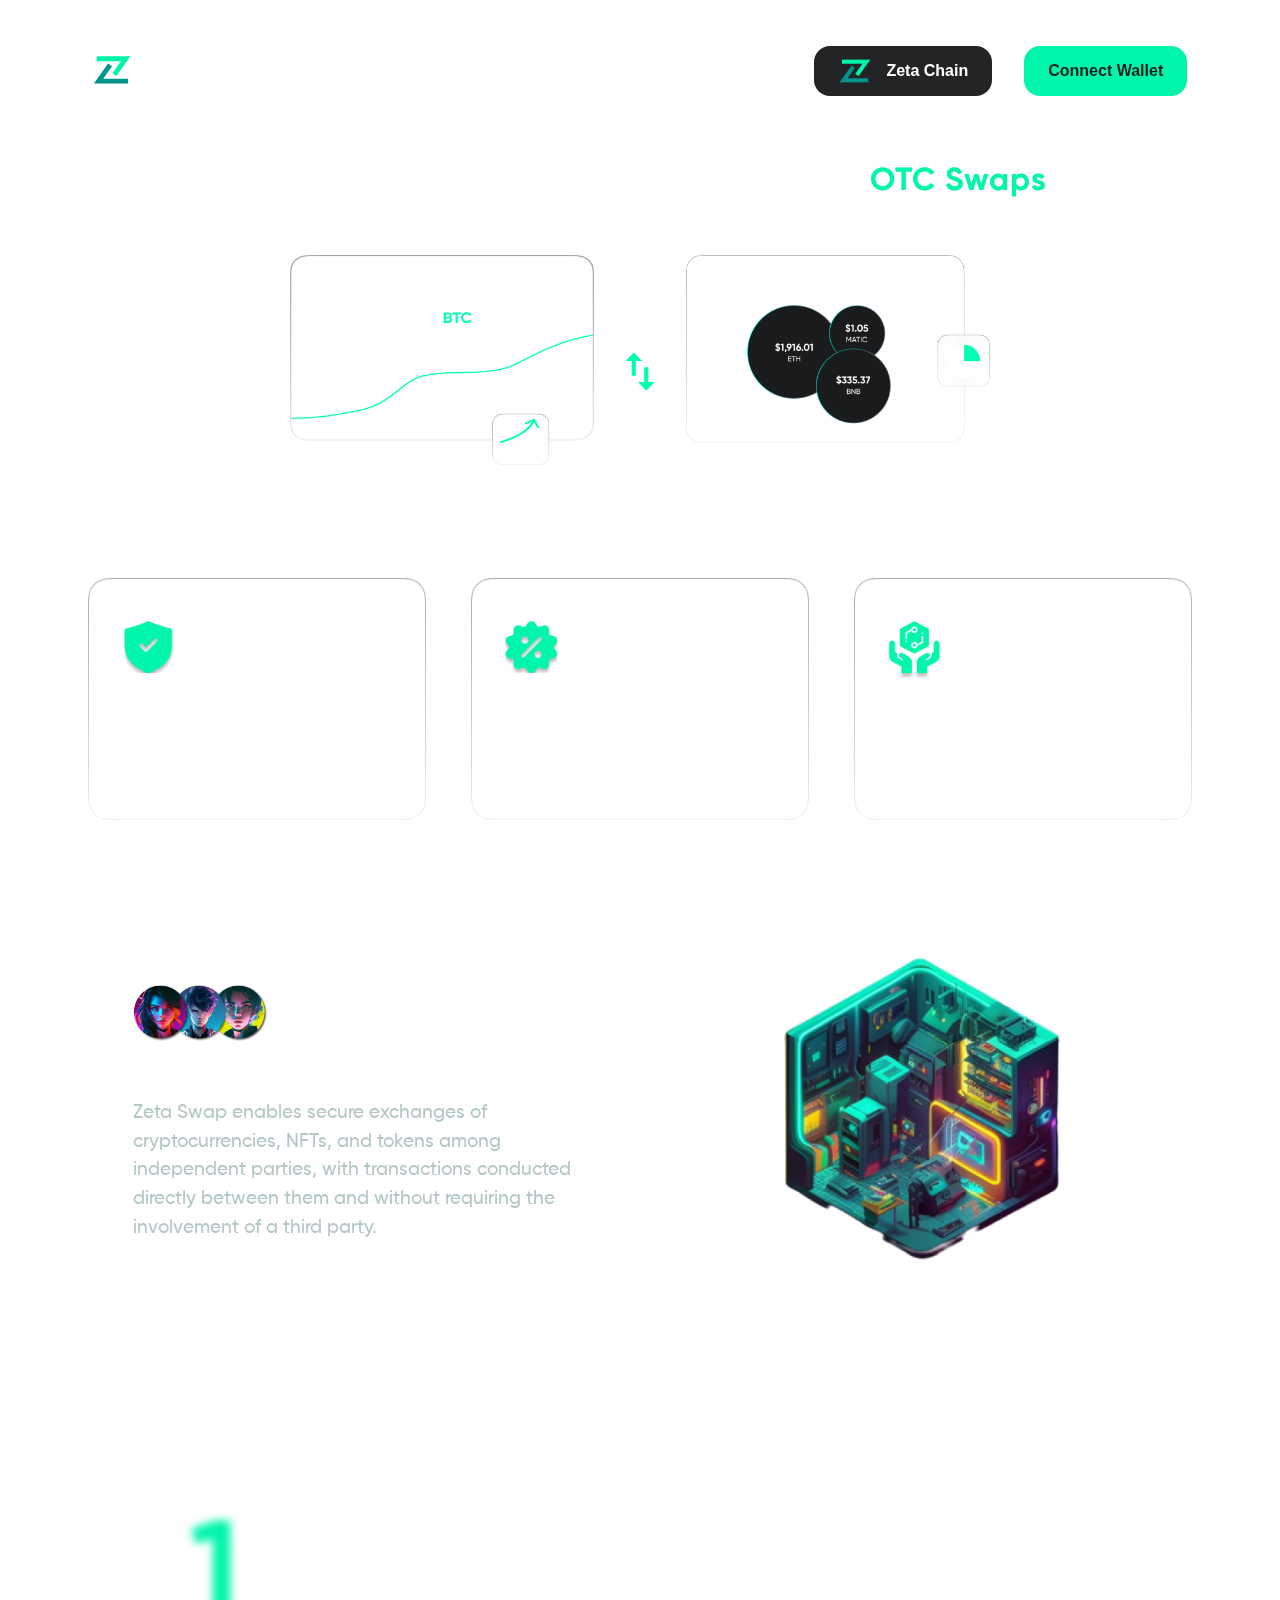
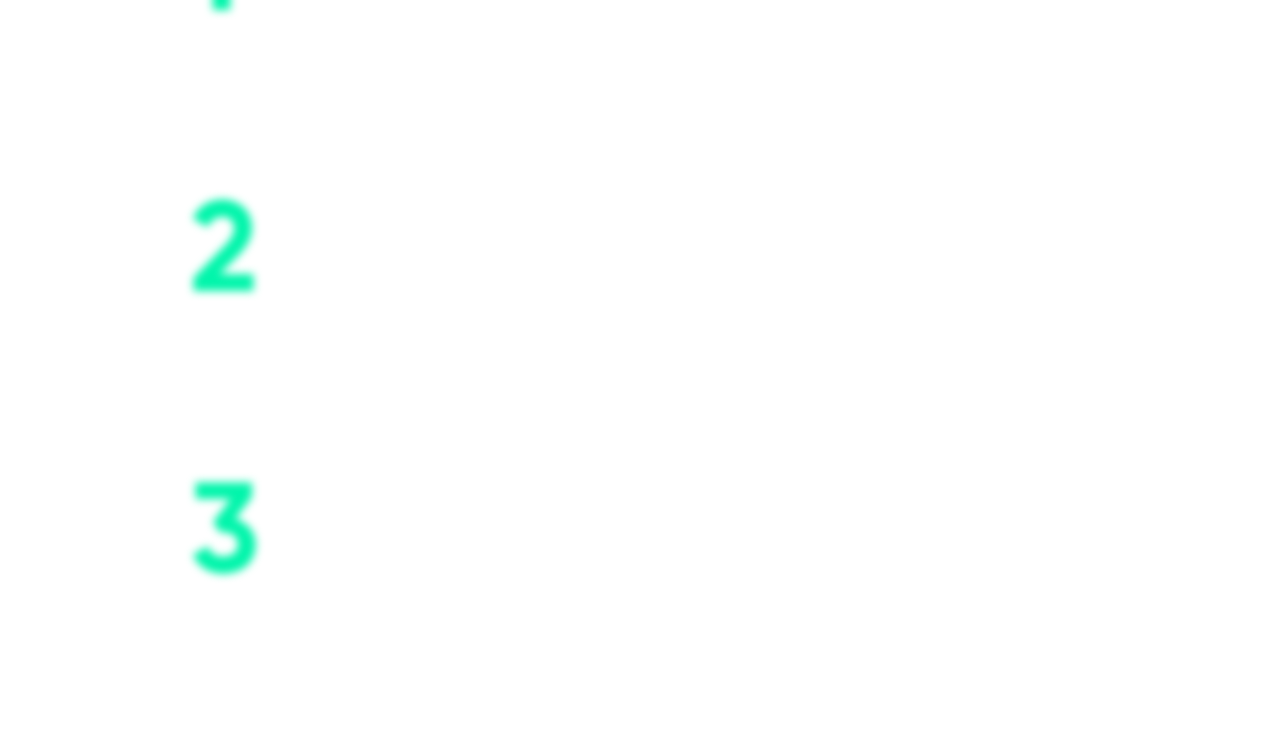
==== index.html @ cad754ad "Created new landing page" ====
<!DOCTYPE html>
<html lang="en">
  <head>
    <meta charset="UTF-8" />
    <meta http-equiv="X-UA-Compatible" content="IE=edge" />
    <meta name="viewport" content="width=device-width, initial-scale=1.0" />
    <link rel="stylesheet" type="text/css" href="css/otc-landing-page.css" />
    <link rel="stylesheet" type="text/css" href="css/styleguide.css" />
    <link rel="stylesheet" type="text/css" href="css/global.css" />

    <link
      rel="stylesheet"
      href="https://stackpath.bootstrapcdn.com/bootstrap/4.5.2/css/bootstrap.min.css"
    />
    <script
      src="https://code.jquery.com/jquery-3.2.1.slim.min.js"
      integrity="sha384-KJ3o2DKtIkvYIK3UENzmM7KCkRr/rE9/Qpg6aAZGJwFDMVNA/GpGFF93hXpG5KkN"
      crossorigin="anonymous"
    ></script>
    <script
      src="https://cdn.jsdelivr.net/npm/popper.js@1.12.9/dist/umd/popper.min.js"
      integrity="sha384-ApNbgh9B+Y1QKtv3Rn7W3mgPxhU9K/ScQsAP7hUibX39j7fakFPskvXusvfa0b4Q"
      crossorigin="anonymous"
    ></script>
    <script
      src="https://cdn.jsdelivr.net/npm/bootstrap@4.0.0/dist/js/bootstrap.min.js"
      integrity="sha384-JZR6Spejh4U02d8jOt6vLEHfe/JQGiRRSQQxSfFWpi1MquVdAyjUar5+76PVCmYl"
      crossorigin="anonymous"
    ></script>
    <title>OTC-NEW</title>
  </head>
  <body style="margin: 0; padding: 3% 6%">
    <!-- Navbar starts -->
    <!-- <nav class="navbar ">
      <div class="nav-group1">
        <img
          class="zetaswaplogo-2"
          src="img/zetaswaplogo-2.svg"
          alt="zetaswaplogo 2"
        />
       
        <div class="nav-group1-1 poppins-semi-bold-white-16px">
          <div class="title">Swap</div>
          <div class="title-1 title-3">My Trades</div>
          <div class="title-2 title-3">All Trades</div>
        </div>
        
      </div>
      <div class="nav-group2">
        <div class="button">
          <img
            class="group-233"
            style="height: 1rem"
            src="img/group-233@2x.png"
            alt="Group 233"
          />
          <div class="text poppins-semi-bold-white-16px">Zeta Chain</div>
        </div>
        <div class="tag">
          <div class="text-1 poppins-bold-mirage-16px">Connect Wallet</div>
        </div>
      </div>
    </nav> -->
    <nav class="navbar navbar-expand-xl">
      <img
        class="zetaswaplogo"
        src="img/zetaswaplogo-2.svg"
        alt="zetaswaplogo 2"
      />
      <!-- <button
        class="navbar-toggler"
        type="button"
        data-toggle="collapse"
        data-target="#navbarNav"
        aria-controls="navbarNav"
        aria-expanded="false"
        aria-label="Toggle navigation"
      > -->
      <button
        class="navbar-toggler"
        type="button"
        data-toggle="collapse"
        data-target="#navbarNav"
        aria-controls="navbarNav"
        aria-expanded="false"
        aria-label="Toggle navigation"
      >
        <span class="navbar-toggler-icon">
          <img
          style="height: 2rem"
          src="img/hamburger.png"
          alt="Group 233"
        />
        </span>
      </button>
       <div class="collapse navbar-collapse" id="navbarNav">
        <ul
          class="navbar-nav nav-group1-1 poppins-semi-bold-white-16px mr-auto"
          style=" justify-content: space-around"
        >
          <li>
            <div style="display: flex; justify-content: center; align-items: center; height: 100%;" >
              <span class="nav-link" style="text-align: center;" href="#">Swap</span>
            </div>
          </li>
          <li>
            <div style="display: flex; justify-content: center; align-items: center; height: 100%;" >
              <span class="nav-link" style="text-align: center;" href="#">My Trade</span>
            </div>
      
          </li>
          <li>
            <div style="display: flex; justify-content: center; align-items: center; height: 100%;" >
              <span class="nav-link" style="text-align: center;" href="#">All Trade</span>
            </div>
           
          </li>
        </ul>
        <div class="nav-group2">
          <div class="button button-common">
            <img
              class="chain-img"
              src="img/group-233@2x.png"
              alt="Group 233"
            />
            <span class=" btn-text btn-text-1">Zeta Chain</span>
          </div>
          <div class="tag button-common">
            <span class="btn-text btn-text-2 ">Connect Wallet</span>
          </div>
        </div>
      </div>
    </nav>

    <!-- Navbar end -->

    <div class="main-body">
      <!-- part1 -->
      <h1 class="seamless-and-secure">
        <span class="span0"
          >Seamless and Secure Cross Chain &amp; Peer to Peer
          <span class="span1">OTC Swaps</span>
        </span>
      </h1>
      <div
        class="part1-card-group"
        style="display: flex; justify-content: center"
      >
        <div class="part1-card">
          <img style="width: 100%; height: 90%;" src="img/card1.png" alt="Card-1" />
        </div>
        <img class="vector-swap" src="img/vector.svg" alt="Vector" />
        <div class="part1-card">
          <img style="width: 100%" src="img/card2.png" alt="Card-2" />
        </div>
      </div>
      <!-- part2 -->
      <div class="part2-card-group">
        <div class="card1" style="width: 30%">
          <img style="width: 100%" src="img/Steps-1.png" alt="Card-1" />
        </div>

        <div class="card2" style="width: 30%">
          <img style="width: 100%" src="img/Steps-2.png" alt="Card-2" />
        </div>

        <div class="card2" style="width: 30%">
          <img style="width: 100%" src="img/Steps-3.png" alt="Card-2" />
        </div>
      </div>

      <!-- part3 -->
      <div style="display: flex">
        <div
          class="part3-1"
          style="padding: 5%; display: flex; align-items: center"
        >
          <div
            class="part3-left justify-content:center margin:auto 0"
            style="gap: 0.5rem"
          >
            <div
              class="margin-dynamic"
              style="display: flex; gap: 0.5rem; align-items: center"
            >
              <img
                class="part3-collage"
                src="img/part3-collage.png"
                alt="part3-collage"
              />

              <!-- <img
                class="part3-img1"
                src="img/27470359-7309667@2x.png"
                alt="27470359_7309667"
              />
              <img
                class="part3-img2"
                src="img/27470334-7309681@2x.png"
                alt="27470334_7309681"
              />
              <img
                class="part3-img3"
                src="img/27470355-7309678@2x.png"
                alt="27470355_7309678"
              /> -->
              <div
                style="
                  display: flex;
                  justify-content: center;
                  align-items: center;
                "
              >
                <span class="label-p gilroy-bold-white-18px">
                  Join the Growing Community
                </span>
              </div>
            </div>
            <div class="margin-dynamic">
              <p class="label-h gilroy-bold-white-32px">
                Swap directly with any one
              </p>
              <p class="label-p" style="color: #b2c7c6">
                Zeta Swap enables secure exchanges of cryptocurrencies, NFTs,
                and tokens among independent parties, with transactions
                conducted directly between them and without requiring the
                involvement of a third party.
              </p>
            </div>
          </div>
        </div>
        <div class="part3-2">
          <img
            class="part3-img"
            src="img//metamakers-isometric-3d-gamified-exploration-quest-portal-into--.png"
            alt="Card-2"
          />
        </div>
      </div>
      <!-- part4 -->
      <div class="part4">
        <h1 class="part4-heading">A Sequential Walkthrough</h1>
        <div class="part4-container">
          <div class="part4-container-seq">
            <span class="sequence">1</span>
          </div>
          <div
            class="heading-1-1-create-a-swap-2 align-text-middle heading-1-1-create-a-swap-5 gilroy-medium--normal-white-16px"
          >
            <span class="container-heading">Connect Wallet</span>
            <div class="spantext-base-1">
              <span class="part4-container-para align-text-middle">
                This step allows users to securely connect their cryptocurrency
                wallet to the swapping platform, enabling them to access and
                manage their funds for the swapping process.
              </span>
            </div>
          </div>
        </div>
        <div class="part4-container">
          <div class="part4-container-seq">
            <span class="sequence">2</span>
          </div>
          <div
            class="heading-1-1-create-a-swap-2 align-text-middle heading-1-1-create-a-swap-5 gilroy-medium--normal-white-16px"
          >
            <span class="container-heading">Create Swap</span>
            <div class="spantext-base-1">
              <span class="part4-container-para align-text-middle">
                This step allows users to securely connect their cryptocurrency wallet to the swapping platform, enabling them to access and manage their funds for the swapping process.
              </span>
            </div>
          </div>
        </div>
        <div class="part4-container">
          <div class="part4-container-seq">
            <span class="sequence">3</span>
          </div>
          <div
            class="heading-1-1-create-a-swap-2 align-text-middle heading-1-1-create-a-swap-5 gilroy-medium--normal-white-16px"
          >
            <span class="container-heading">Token Swap Execution</span>
            <div class="spantext-base-1">
              <span class="part4-container-para align-text-middle">
                Upon verification and acceptance of the swap terms, the smart contract will proceed with executing the token swap.
              </span>
            </div>
          </div>
        </div>
        
      </div>
    </div>
    <script src="https://stackpath.bootstrapcdn.com/bootstrap/4.5.2/js/bootstrap.min.js"></script>
  </body>
</html>
---- css/otc-landing-page.css ----
/* navbar */
.zetaswaplogo{
  width: 6rem;
}
@media(min-width:480px){
  .zetaswaplogo{
    width: 10rem;
  }
}
@media(min-width:720px){
  .zetaswaplogo{
    width: 12rem;
  }
  
}
@media(min-width:1500px){
  .zetaswaplogo{
    width: 14rem;
  }
  .nav-link{
    font-size: 1.2rem;
  }
}
@media(min-width:2500px){
  .zetaswaplogo{
    width: 22rem;
  }
  .nav-link{
    font-size: 2rem;
  }
}
@media(min-width:3500px){
  .zetaswaplogo{
    width: 30rem;
  }
  .nav-link{
    font-size: 4rem;
  }
}

.navbar {
  position: relative;
  align-items: center;
  display: flex;
  justify-content: space-between;
}
.nav-group1 {
  align-items: center;
  display: flex;
  gap: 4rem;
  position: relative;
  width: fit-content;
}
.nav-group1-1 {
  justify-content: center;
  gap: 1rem 0;
  align-items: flex-start;
  /* height: 24px; */
  padding-bottom: 1rem;
  min-width: 319px;
}
@media(min-width:1200px){
  .nav-group1-1{
    align-items: center;
    gap:4rem;
    margin-left: 4%;
    padding-bottom: 0rem;
  }
}
.nav-group2 {
  align-items: flex-start;
  display: flex;
  gap: 2rem;
  position: relative;
  width: fit-content;
  height: 100%;
}
.button-common{
  align-items: center;
  border-radius: 16px;
  display: flex;
  gap: 1rem;
  justify-content: center;
  padding: 0.8rem 1.5rem;
  width: fit-content;
}
.button {
  background-color: var(--shark);
  gap: 1rem;
  color: var(--white);
  font-family: var(--font-family-poppins);
  font-size: var(--font-size-m);
  font-style: normal;
  font-weight: 600;
}
.tag {
  background-color: var(--spring-green-3); 
  
}
.btn-text-1{
  color: var(--white);
  font-family: var(--font-family-poppins);
  font-size: var(--font-size-m);
  font-style: normal;
  font-weight: 600;
}
.btn-text-2{
  color: var(--mirage);
  font-family: var(--font-family-poppins);
  font-size: var(--font-size-m);
  font-style: normal;
  font-weight: 700;
}
@media(min-width:2400px){
  .btn-text{
    font-size: 2rem;
  }
  .nav-group1-1 {
    gap:8rem;
    margin-left: 7rem;
  }
  .chain-img{
    height: 2.2rem;
  }
  .nav-group2{
    gap:5rem
  }
  .button{
    gap:1.3rem
  }
  .button-common{
    border-radius: 1rem;
    padding: 1.2rem 2rem;
  }
}
@media(min-width:3500px){
  .btn-text{
    font-size: 4rem;
  }
  .nav-group1-1 {
    gap:12rem;
    margin-left: 16rem;
  }
  .chain-img{
    height: 3.2rem;
  }
  .button{
    gap:1.8rem
  }
  .nav-group2{
    gap:7rem
  }
  .button-common{
    border-radius: 2rem;
    padding: 1.7rem 2.5rem;
  }
}

/* navbar */

/* body */

/* part1 */

.seamless-and-secure {
  align-items: flex-start;
  align-self: stretch;
  display: flex;
  gap: 10px;
  padding: 0px 20px;
  flex: 1;
  font-family: var(--font-family-gilroy-bold);
  font-size: var(--font-size-xxxxxl);
  font-weight: 700;
  letter-spacing: 1px;
  line-height: normal;
  font-size: 1rem;
}

@media (min-width: 480px) {
  /* Add your styles here for larger screens */
  .seamless-and-secure {
    font-size: 1.3rem;
  }
}
@media (min-width: 680px) {
  /* Add your styles here for larger screens */
  .seamless-and-secure {
    font-size: 2rem;
  }
}
@media (min-width: 1500px) {
  /* Add your styles here for larger screens */
  .seamless-and-secure {
    font-size: 4rem;
  }
}
@media (min-width: 2400px) {
  /* Add your styles here for larger screens */
  .seamless-and-secure {
    font-size: 7rem;
  }
}
@media (min-width: 3500px) {
  /* Add your styles here for larger screens */
  .seamless-and-secure {
    font-size: 13rem;
  }
}
.part1-card {
  width: 30%;
}
.vector-swap {
  width: 3%;
}
.part1-card-group {
  margin: 5%;
  gap: 3%;
}

/* part1 */

.part2-card-group {
  display: flex;
  justify-content: center;
  margin: 8% 0;
  gap: 4%;
}

/* body */

@media (min-width: 479px) {
  .part3-1 {
    width: 50%;
  }
}

@media (max-width: 480px) {
  .part3-1 {
    width: 100%;
  }
  .part3-2 {
    display: none;
  }
  .part3-img {
    height: 15rem;
    align-items: center;
    margin: 0 auto;
    display: none;
  }
}
@media (min-width: 480px) {
  .part3-2 {
    width: 50%;
    display: flex;
    justify-content: center;
    align-items: center;
  }
  .part3-img {
    height: 15rem;
    align-items: center;
    margin: 0 auto;
    display: flex;
  }
}
/* .part3-img{
  height: 15rem;
  align-items: center;
  margin:0 auto;
} */
@media (min-width: 480px) {
  /* Add your styles here for larger screens */
  .part3-img {
    height: 18rem;
  }
}
@media (min-width: 680px) {
  /* Add your styles here for larger screens */
  .part3-img {
    height: 18rem;
  }
}
@media (min-width: 1000px) {
  /* Add your styles here for larger screens */
  .part3-img {
    height: 24rem;
  }
}


@media (min-width: 1500px) {
  /* Add your styles here for larger screens */
  .part3-img {
    height: 28rem;
  }
}

@media (min-width: 2400px) {
  /* Add your styles here for larger screens */
  .part3-img {
    height: 43rem;
  }
}
@media (min-width: 3500px) {
  /* Add your styles here for larger screens */
  .part3-img {
    height: 90rem;
  }
}

.margin-dynamic {
  margin: 4% 0;
}

.part3-collage {
  width: 30%;
}

.part3-img1 {
  height: 3rem;
}
.part3-img2 {
  height: 3rem;
  margin-left: -1rem;
}
.part3-img3 {
  height: 3rem;
  margin-left: -1rem;
}
.part4 {
  margin-top: 3rem;
}

.part4-container {
  -webkit-backdrop-filter: blur(16px) brightness(100%);
  backdrop-filter: blur(16px) brightness(100%);
  background-color: var(--white-2);
  border: 1px solid;
  margin: 5% 0;
  border-color: transparent;
  /* border-image: linear-gradient(to bottom, rgb(163.62, 163.62, 163.62), rgba(148.75, 148.75, 148.75, 0.18)) 1; */
  border-radius: 12px;
  display: flex;
  min-width: fit-content;
  gap: 7%;
  position: relative;
  padding: 3% 10%;
}
.part4-heading {
  color: var(--white);
  font-family: var(--font-family-gilroy-bold);
  font-size: 1.3rem;
  font-weight: 700;
  letter-spacing: 0;
  line-height: normal;
  margin-top: -1px;
  position: relative;
  text-align: center;
  width: fit-content;
  margin: 0 auto;
}
.container-heading {
  font-size: 1rem;
}

@media (min-width: 480px) {
  /* Add your styles here for larger screens */
  .part4-heading {
    font-size: 1.3rem;
  }
  .part4-container {
    display: flex;
    border-radius: 1rem;
  }
  .container-heading {
    font-size: 1rem;
  }
}
@media (min-width: 680px) {
  /* Add your styles here for larger screens */
  .part4-heading {
    font-size: 1.7rem;
  }
  .container-heading {
    font-size: 1.5rem;
  }
}

@media (min-width: 1500px) {
  /* Add your styles here for larger screens */
  .part4-heading {
    font-size: 3rem;
  }
  .part4-container {
    border-radius: 1.3rem;
  }
  .container-heading {
    font-size: 2.5rem;
  }
}

@media (min-width: 2400px) {
  /* Add your styles here for larger screens */
  .part4-heading {
    font-size: 5rem;
  }
  .part4-container {
    border-radius: 2rem;
  }
  .container-heading {
    font-size: 4.5rem;
  }
}
@media (min-width: 3500px) {
  /* Add your styles here for larger screens */
  .part4-heading {
    font-size: 7rem;
  }
  .part4-container {
    border-radius: 3rem;
  }
  .container-heading {
    font-size: 5rem;
  }
}

.part4-container-seq {
  filter: blur(1px);
  white-space: nowrap;
  width: fit-content;
  letter-spacing: 0;
  line-height: normal;

  color: var(--spring-green);
  font-family: var(--font-family-gilroy-bold);
  font-style: normal;
  font-weight: 700;
}
.sequence {
  font-size: 3rem;
  color: var(--spring-green);
  font-family: var(--font-family-gilroy-bold);
  font-style: normal;
  font-weight: 700;
  display: flex;
  align-items: center;
  justify-content: center;
}
@media (min-width: 480px) {
  .part4-container-seq {
    filter: blur(4px);
  }
}

.part4-container-heading {
  width: fit-content;
}
.part4-container-para {
  align-self: stretch;
  letter-spacing: 0;
  margin-top: -1px;
  line-height: 12px;
  font-size: 0.5rem;
  position: relative;
  color: var(--white);
  font-family: var(--font-family-gilroy-medium-☞);
  font-style: normal;
  font-weight: 400;
}

@media (min-width: 480px) {
  /* Add your styles here for larger screens */

  .part4-container-para {
    font-size: 0.7rem;
    line-height: 16px;
  }
  .part4-container-seq {
    filter: blur(4px);
  }
  .sequence {
    font-size: 4rem;
  }
}
@media (min-width: 680px) {
  /* Add your styles here for larger screens */

  .part4-container-para {
    font-size: 1.2rem;
    line-height: 24px;
  }
  .sequence {
    font-size: 8rem;
  }
}

@media (min-width: 1500px) {
  /* Add your styles here for larger screens */

  .part4-container-para {
    font-size: 1.4rem;
    line-height: 44px;
  }
  .part4-container-seq {
    filter: blur(8px);
  }
  .sequence {
    font-size: 8rem;
  }
}

@media (min-width: 2400px) {
  /* Add your styles here for larger screens */

  .part4-container-para {
    font-size: 3rem;
    line-height: 64px;
  }
  .sequence {
    font-size: 18rem;
  }
}
@media (min-width: 3500px) {
  /* Add your styles here for larger screens */

  .part4-container-para {
    font-size: 4rem;
    line-height: 72px;
  }
  .sequence {
    font-size: 24rem;
  }
}
---- css/styleguide.css ----
:root {
  --black: #000000;
  --eerie-black: #191a1b;
  --mirage: #132021;
  --shark: #232425;
  --spring-green: #01f5ab;
  --spring-green-2: #00ffa31a;
  --spring-green-3: #00f5ab;
  --spring-green-4: #00ffb1;
  --white: #ffffff;
  --white-2: #ffffff0d;

  --font-size-l: 18px;
  --font-size-m: 16px;
  --font-size-xl: 20px;
  --font-size-xxl: 24px;
  --font-size-xxxl: 32px;
  --font-size-xxxxl: 54px;
  --font-size-xxxxxl: 64px;

  --font-family-gilroy-bold: "Gilroy-Bold", Helvetica;
  --font-family-gilroy-bold-regular: "Gilroy-Bold-Regular", Helvetica;
  --font-family-gilroy-bold-☞: "Gilroy-Bold-☞", Helvetica;
  --font-family-gilroy-medium-☞: "Gilroy-Medium-☞", Helvetica;
  --font-family-poppins: "Poppins", Helvetica;
}
.poppins-semi-bold-white-16px {
  color: var(--white);
  font-family: var(--font-family-poppins);
  font-size: var(--font-size-m);
  font-style: normal;
  font-weight: 600;
}

.gilroy-medium--normal-white-16px {
  color: var(--white);
  font-family: var(--font-family-gilroy-medium-☞);
  font-size: var(--font-size-m);
  font-style: normal;
  font-weight: 400;
}

.gilroy-bold-white-32px {
  color: var(--white);
  font-family: var(--font-family-gilroy-bold);
  font-size: var(--font-size-xxxl);
  font-style: normal;
  font-weight: 700;
}

.gilroy-medium--normal-white-24px {
  color: var(--white);
  font-family: var(--font-family-gilroy-medium-☞);
  font-size: var(--font-size-xxl);
  font-style: normal;
  font-weight: 400;
}

.gilroy-medium--normal-white-14px {
  color: var(--white);
  font-family: var(--font-family-gilroy-medium-☞);
  font-size: 14px;
  font-style: normal;
  font-weight: 400;
}

.poppins-bold-mirage-16px {
  color: var(--mirage);
  font-family: var(--font-family-poppins);
  font-size: var(--font-size-m);
  font-style: normal;
  font-weight: 700;
}

.gilroy-bold--normal-white-40px {
  color: var(--white);
  font-family: var(--font-family-gilroy-bold-☞);
  font-size: 40px;
  font-style: normal;
  font-weight: 400;
}

.gilroy-bold--normal-spring-green-24px {
  color: var(--spring-green-4);
  font-family: var(--font-family-gilroy-bold-☞);
  font-size: var(--font-size-xxl);
  font-style: normal;
  font-weight: 400;
}

.gilroy-bold--normal-white-16px {
  color: var(--white);
  font-family: var(--font-family-gilroy-bold-☞);
  font-size: var(--font-size-m);
  font-style: normal;
  font-weight: 400;
}

.gilroy-medium--normal-white-12px {
  color: var(--white);
  font-family: var(--font-family-gilroy-medium-☞);
  font-size: 12px;
  font-style: normal;
  font-weight: 400;
}

.gilroy-bold-white-18px {
  color: var(--white);
  font-family: var(--font-family-gilroy-bold);
  font-size: var(--font-size-l);
  font-style: normal;
  font-weight: 700;
}

.gilroy-bold-spring-green-128px {
  color: var(--spring-green);
  font-family: var(--font-family-gilroy-bold);
  font-size: 128px;
  font-style: normal;
  font-weight: 700;
}
---- css/global.css ----
@import url("https://px.animaapp.com/646dec9847ca7469936ca745.646dec9a7eb5d4d57b0b60b4.DMUsHgV.hcp.png");

@font-face {
  font-family: "Gilroy-Bold";
  font-style: normal;
  font-weight: 700;
  src: url("../fonts/Radomir Tinkov - Gilroy-Bold.otf") format("opentype");
}
@font-face {
  font-family: "Gilroy-Medium-☞";
  font-style: normal;
  font-weight: 400;
  src: url("../fonts/Gilroy-Medium.ttf") format("truetype");
}
@font-face {
  font-family: "Gilroy-Bold-☞";
  font-style: normal;
  font-weight: 400;
  src: url("../fonts/Gilroy-Bold.ttf") format("truetype");
}
body{
  background-image: url("../img/background-image.png");
  background-position: center;
  background-size: cover;
  background-repeat: repeat-y;
}
.span0 {
  color: var(--white);
}

.span1 {
  color: var(--spring-green);
}
.main-body {
  padding: 5% 0rem 0 0;
}
.label-p {
  font-family: var(--font-family-gilroy-medium-☞);
  font-weight: 400;
  align-self: stretch;
  letter-spacing: 0;
  line-height: 1rem;
  position: relative;
  font-size: 0.7rem;
}
.label-h{
  font-size: 1rem;
  line-height: 1.2rem;
}
@media (min-width: 680px) {
  /* Add your styles here for larger screens */
  .label-p {
    font-size: 1.2rem;
    line-height: 1.8rem;
  }
  .label-h{
    font-size: 1.5rem;
    line-height: 1.5rem;
  }
}

@media (min-width: 1500px) {
  /* Add your styles here for larger screens */
  .label-p {
    font-size: 1.5rem;
    line-height: 1.8rem;
  }
  .label-h{
    font-size: 2rem;
    line-height: 2.5rem;
  }
}

@media (min-width: 2400px) {
  /* Add your styles here for larger screens */
  .label-p {
    font-size: 2.3rem;
    line-height: 2.8rem;
  }
  .label-h{
    font-size: 2.8rem;
    line-height: 2.8rem;
  }
}
@media (min-width: 3500px) {
  /* Add your styles here for larger screens */
  .label-p {
    font-size: 5rem;
    line-height: 7rem;
  }
  .label-h{
    font-size: 6.5rem;
    line-height: 7rem;
  }
}
.align-text-middle {
    display: flex;
    flex-direction: column;
    justify-content: center;
  }
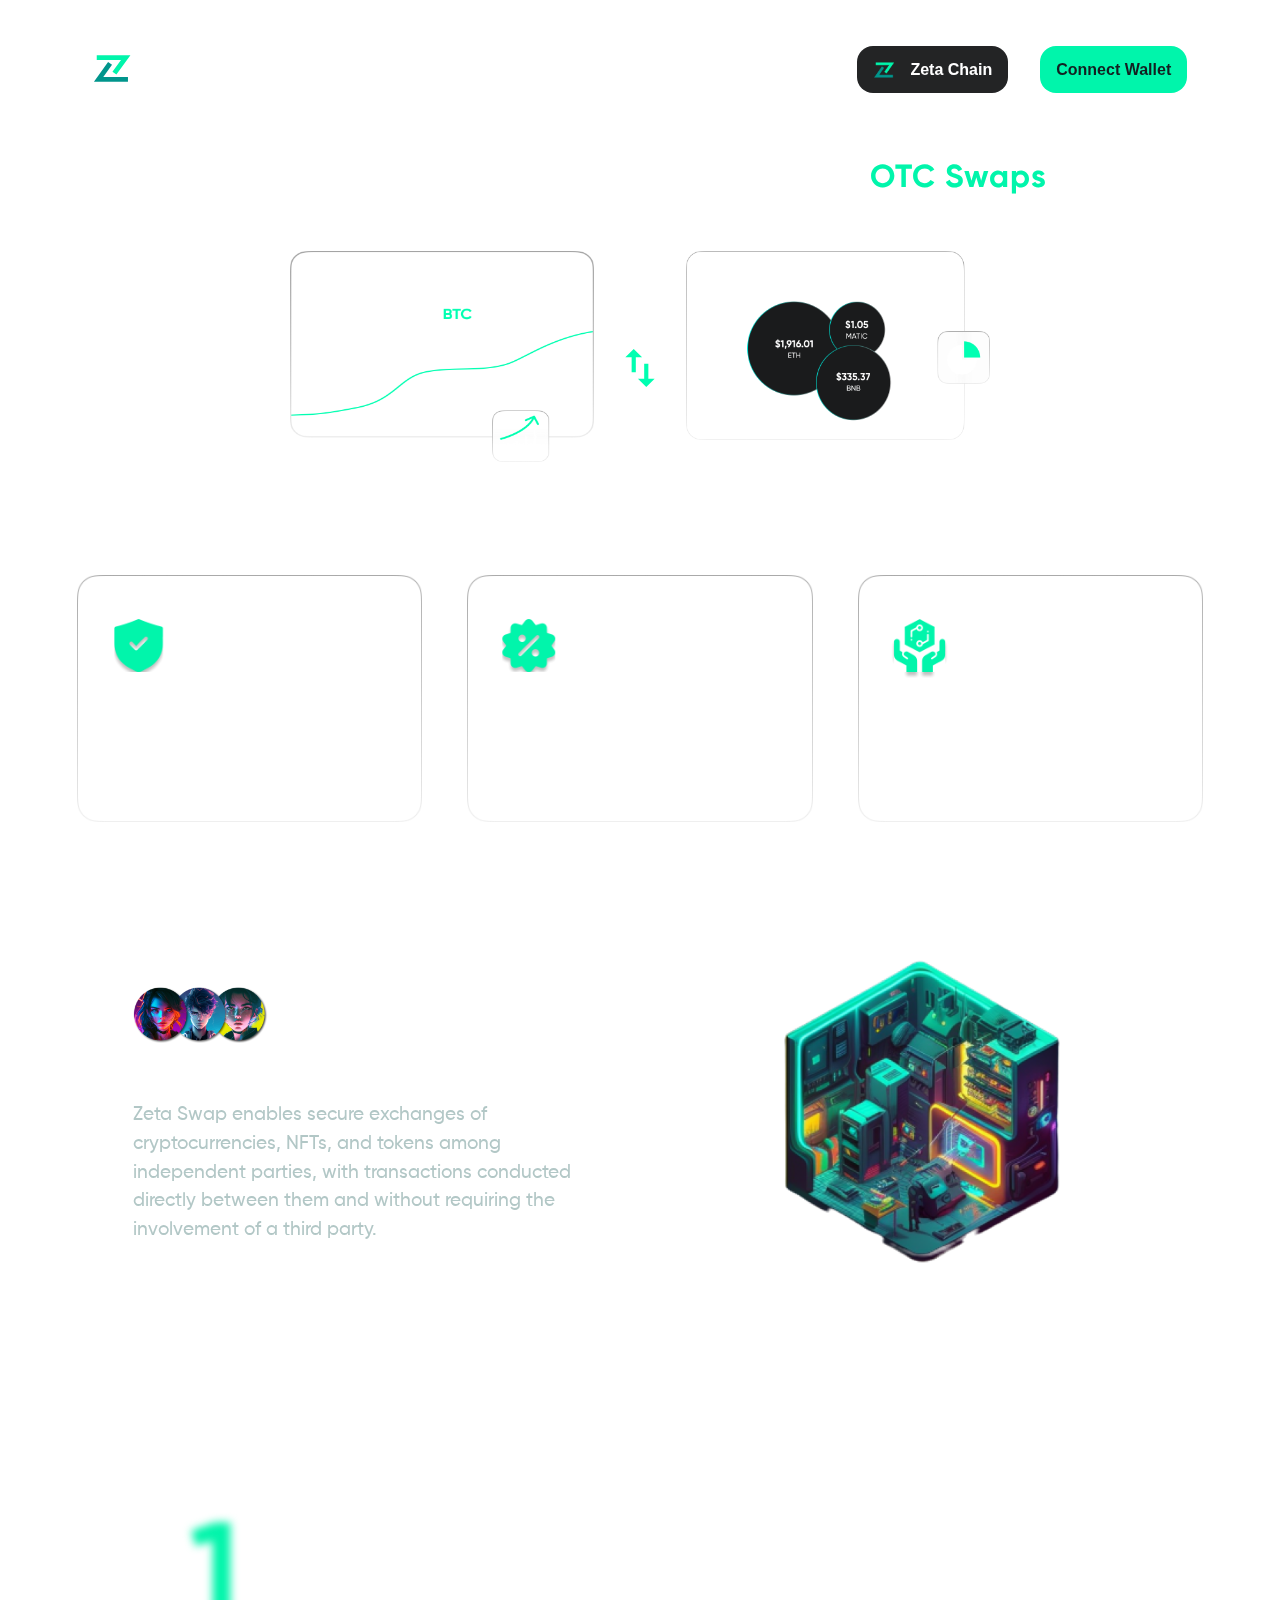
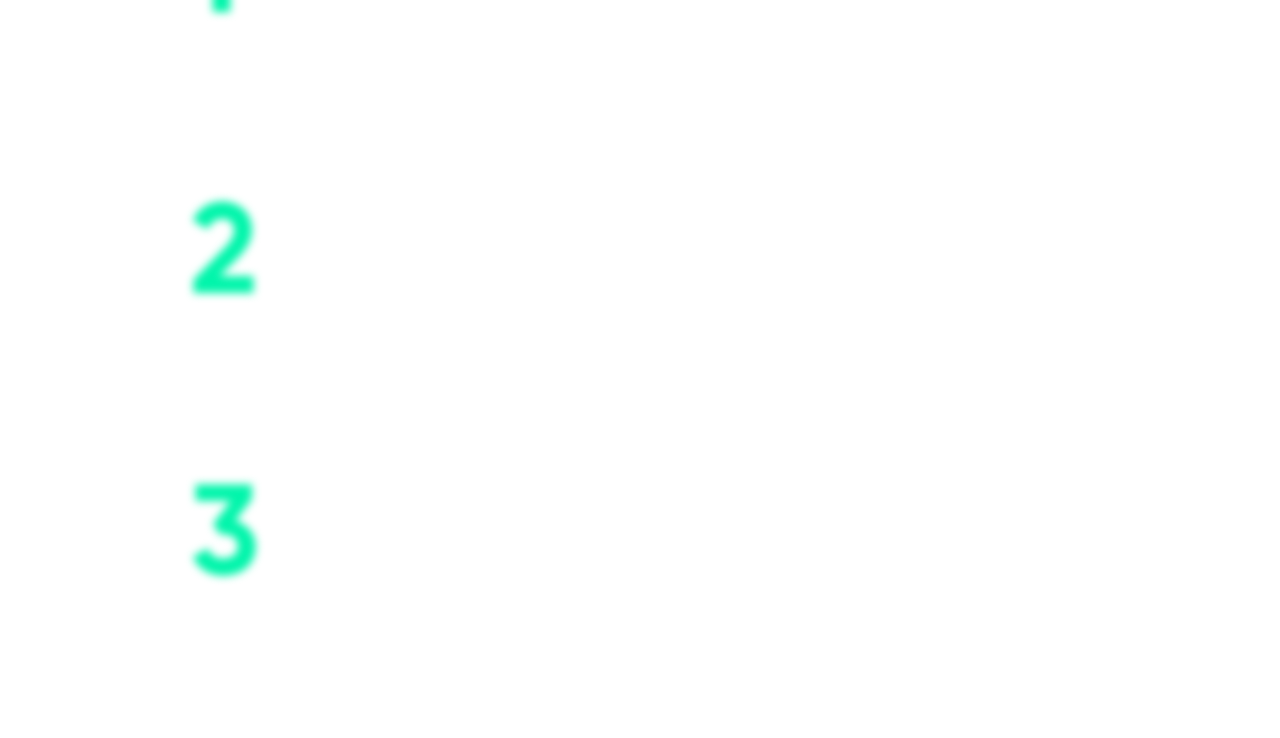
==== commit 6a516640: "deleted rough file" ====
--- a/index.html
+++ b/index.html
@@ -67,15 +67,7 @@
         src="img/zetaswaplogo-2.svg"
         alt="zetaswaplogo 2"
       />
-      <!-- <button
-        class="navbar-toggler"
-        type="button"
-        data-toggle="collapse"
-        data-target="#navbarNav"
-        aria-controls="navbarNav"
-        aria-expanded="false"
-        aria-label="Toggle navigation"
-      > -->
+      
       <button
         class="navbar-toggler"
         type="button"
@@ -156,15 +148,15 @@
       </div>
       <!-- part2 -->
       <div class="part2-card-group">
-        <div class="card1" style="width: 30%">
+        <div class="card2">
           <img style="width: 100%" src="img/Steps-1.png" alt="Card-1" />
         </div>
 
-        <div class="card2" style="width: 30%">
+        <div class="card2">
           <img style="width: 100%" src="img/Steps-2.png" alt="Card-2" />
         </div>
 
-        <div class="card2" style="width: 30%">
+        <div class="card2">
           <img style="width: 100%" src="img/Steps-3.png" alt="Card-2" />
         </div>
       </div>
@@ -189,21 +181,6 @@
                 alt="part3-collage"
               />
 
-              <!-- <img
-                class="part3-img1"
-                src="img/27470359-7309667@2x.png"
-                alt="27470359_7309667"
-              />
-              <img
-                class="part3-img2"
-                src="img/27470334-7309681@2x.png"
-                alt="27470334_7309681"
-              />
-              <img
-                class="part3-img3"
-                src="img/27470355-7309678@2x.png"
-                alt="27470355_7309678"
-              /> -->
               <div
                 style="
                   display: flex;
--- a/css/otc-landing-page.css
+++ b/css/otc-landing-page.css
@@ -81,7 +81,7 @@
   display: flex;
   gap: 1rem;
   justify-content: center;
-  padding: 0.8rem 1.5rem;
+  padding: 0.7rem 1rem;
   width: fit-content;
 }
 .button {
@@ -100,16 +100,35 @@
 .btn-text-1{
   color: var(--white);
   font-family: var(--font-family-poppins);
-  font-size: var(--font-size-m);
+  /* font-size: var(--font-size-m); */
   font-style: normal;
   font-weight: 600;
 }
 .btn-text-2{
   color: var(--mirage);
   font-family: var(--font-family-poppins);
-  font-size: var(--font-size-m);
+  /* font-size: var(--font-size-m); */
   font-style: normal;
   font-weight: 700;
+}
+.btn-text{
+  font-size: 0.8rem;
+}
+.chain-img{
+  height: 1rem;
+}
+@media(min-width:680px){
+  .btn-text{
+    font-size: 1rem;
+  }
+}
+@media(min-width:1500px){
+  .btn-text{
+    font-size: 1rem;
+  }
+  .chain-img{
+    height: 1rem;
+  }
 }
 @media(min-width:2400px){
   .btn-text{
@@ -174,13 +193,13 @@
   font-weight: 700;
   letter-spacing: 1px;
   line-height: normal;
-  font-size: 1rem;
+  font-size: 1.5rem;
 }
 
 @media (min-width: 480px) {
   /* Add your styles here for larger screens */
   .seamless-and-secure {
-    font-size: 1.3rem;
+    font-size: 1.6rem;
   }
 }
 @media (min-width: 680px) {
@@ -208,7 +227,7 @@
   }
 }
 .part1-card {
-  width: 30%;
+  width: 40%;
 }
 .vector-swap {
   width: 3%;
@@ -284,6 +303,16 @@
   /* Add your styles here for larger screens */
   .part3-img {
     height: 24rem;
+  }
+  .part1-card {
+    width: 30%;
+  }
+  .vector-swap {
+    width: 3%;
+  }
+  .part1-card-group {
+    margin: 5%;
+    gap: 3%;
   }
 }
 
--- a/css/global.css
+++ b/css/global.css
@@ -18,6 +18,22 @@
   font-weight: 400;
   src: url("../fonts/Gilroy-Bold.ttf") format("truetype");
 }
+/* Target the scrollbar track */
+::-webkit-scrollbar {
+  width: 10px; /* Adjust the width of the scrollbar */
+}
+
+/* Target the scrollbar thumb (the draggable handle) */
+::-webkit-scrollbar-thumb {
+  background-color: #888; /* Set the background color of the thumb */
+  border-radius: 5px; /* Apply rounded corners to the thumb */
+}
+
+/* Target the scrollbar track on hover */
+::-webkit-scrollbar-thumb:hover {
+  background-color: #555; /* Set a different background color on hover */
+}
+
 body{
   background-image: url("../img/background-image.png");
   background-position: center;
